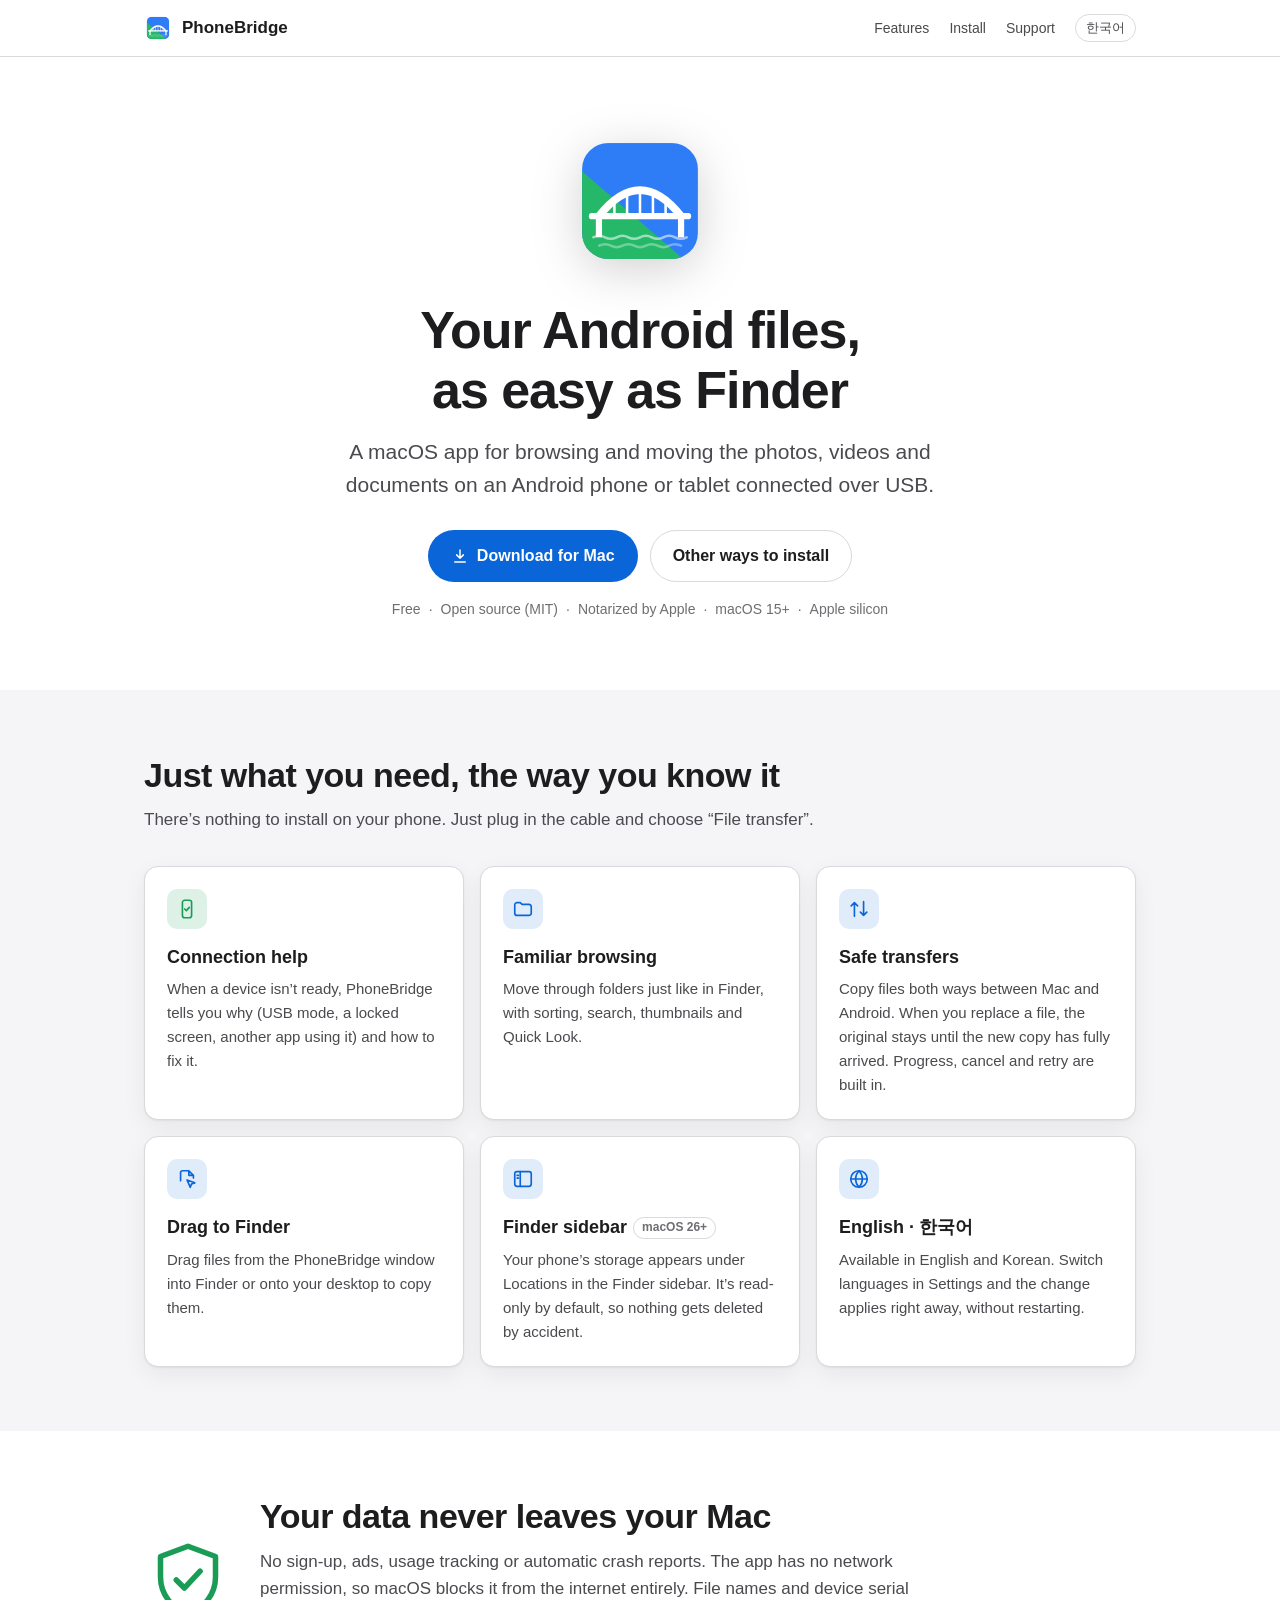
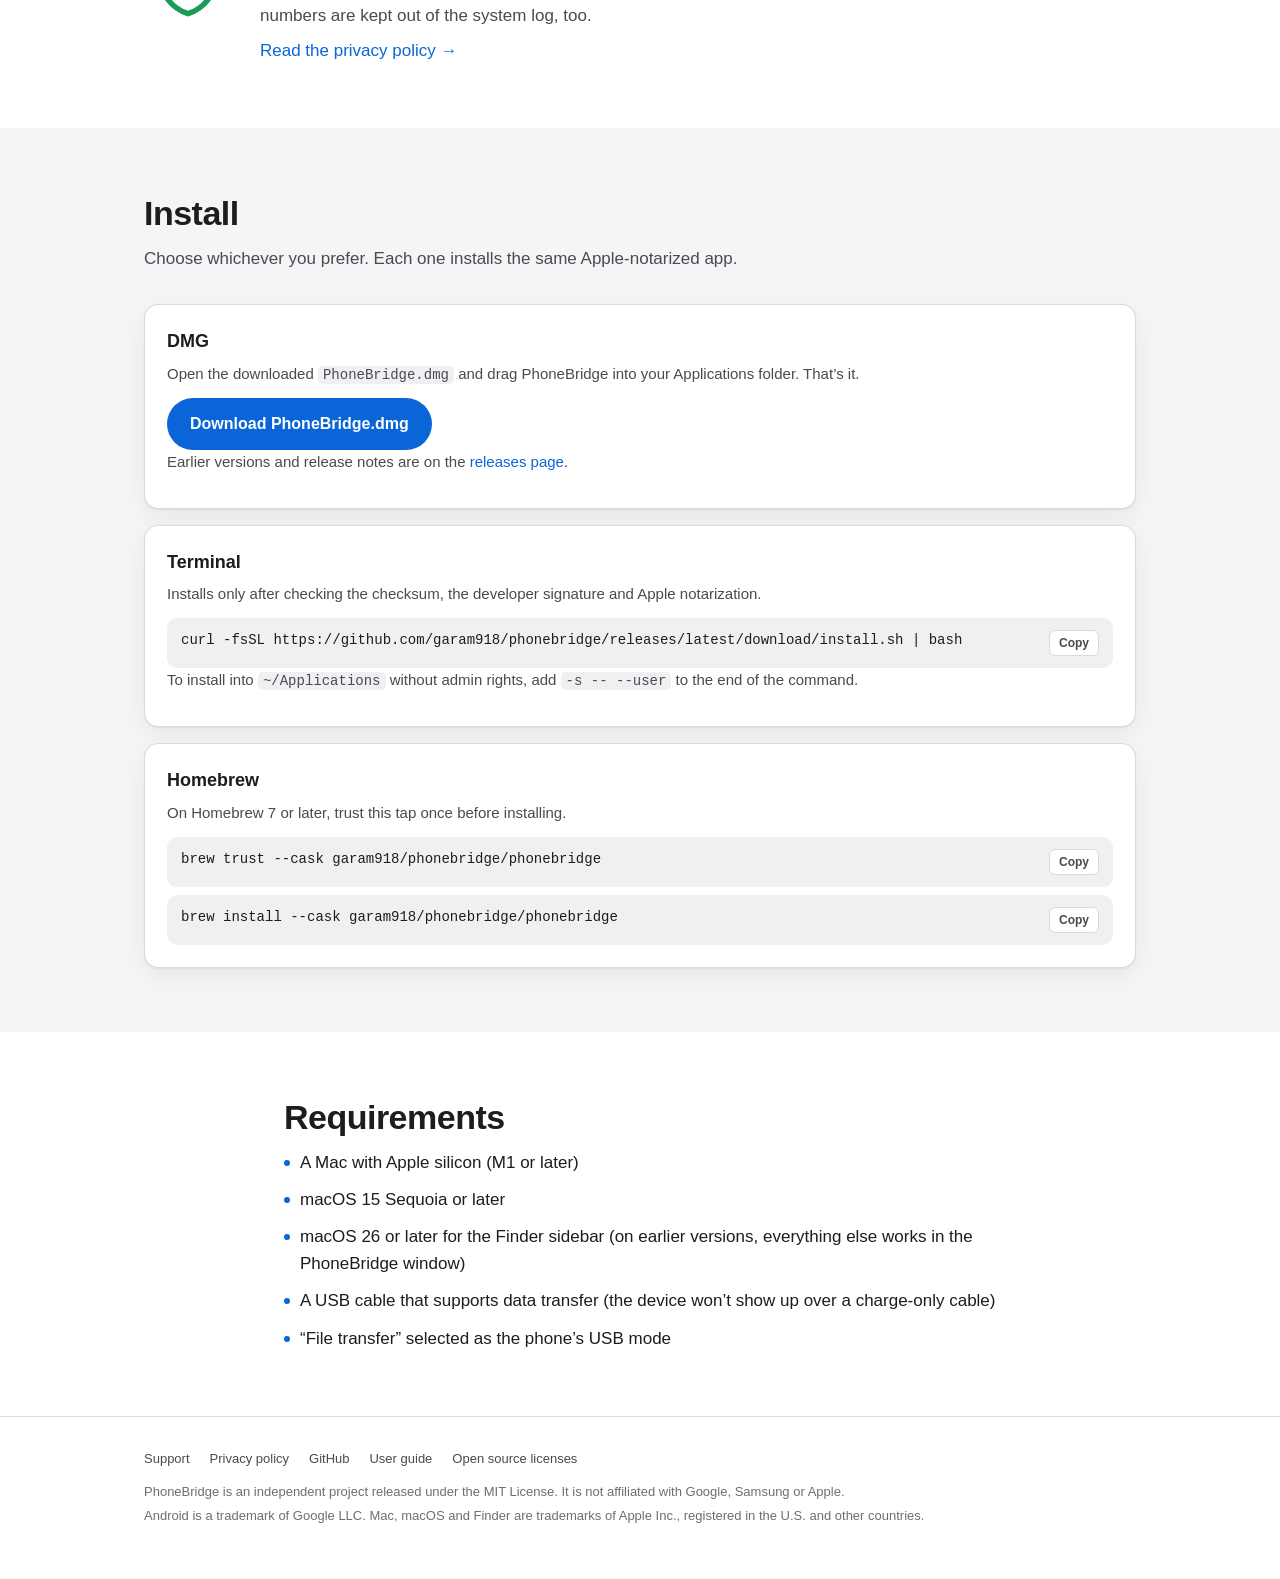
==== en/index.html @ 5c4e6c02 "Add the PhoneBridge website (Korean and English) Landing page, privacy policy and support pages serv" ====
<!doctype html>
<html lang="en">
<head>
  <meta charset="utf-8">
  <meta name="viewport" content="width=device-width, initial-scale=1">
  <title>PhoneBridge — Android file browser for Mac</title>
  <meta name="description" content="A macOS app to browse and move files on an Android phone or tablet connected over USB. Free, open source, and it collects no data.">
  <link rel="canonical" href="https://garam918.github.io/phonebridge/en/">
  <link rel="alternate" hreflang="ko" href="https://garam918.github.io/phonebridge/">
  <link rel="alternate" hreflang="en" href="https://garam918.github.io/phonebridge/en/">
  <meta property="og:type" content="website">
  <meta property="og:title" content="PhoneBridge — Android file browser for Mac">
  <meta property="og:description" content="Browse and move files on your Android device from your Mac over USB.">
  <meta property="og:image" content="https://garam918.github.io/phonebridge/assets/icon-512.png">
  <meta property="og:locale" content="en_US">
  <link rel="icon" href="../assets/favicon.png" type="image/png">
  <link rel="apple-touch-icon" href="../assets/icon-512.png">
  <link rel="stylesheet" href="../assets/style.css">
</head>
<body>
  <header class="site-header">
    <div class="wrap">
      <a class="brand" href="./"><img src="../assets/icon.svg" alt="" width="28" height="28">PhoneBridge</a>
      <nav class="site-nav" aria-label="Site">
        <a class="hide-sm" href="#features">Features</a>
        <a class="hide-sm" href="#install">Install</a>
        <a href="support.html">Support</a>
        <a class="lang" href="../" hreflang="ko" lang="ko">한국어</a>
      </nav>
    </div>
  </header>

  <main>
    <section class="hero">
      <div class="wrap">
        <img class="hero-icon" src="../assets/icon.svg" alt="PhoneBridge icon" width="144" height="144">
        <h1>Your Android files,<br>as easy as Finder</h1>
        <p class="lead">A macOS app for browsing and moving the photos, videos and documents on an Android phone or tablet connected over USB.</p>
        <div class="cta">
          <a class="btn btn-primary" href="https://github.com/garam918/phonebridge/releases/latest/download/PhoneBridge.dmg">
            <svg viewBox="0 0 24 24" fill="none" stroke="currentColor" stroke-width="2" stroke-linecap="round" stroke-linejoin="round" aria-hidden="true"><path d="M12 4v11m0 0-4.5-4.5M12 15l4.5-4.5M5 20h14"/></svg>
            Download for Mac
          </a>
          <a class="btn btn-secondary" href="#install">Other ways to install</a>
        </div>
        <p class="meta"><span>Free</span><span>Open source (MIT)</span><span>Notarized by Apple</span><span>macOS 15+</span><span>Apple silicon</span></p>
      </div>
    </section>

    <section id="features" class="soft">
      <div class="wrap">
        <h2>Just what you need, the way you know it</h2>
        <p class="section-lead">There’s nothing to install on your phone. Just plug in the cable and choose “File transfer”.</p>
        <div class="grid">
          <article class="card">
            <div class="ico green"><svg viewBox="0 0 24 24" fill="none" stroke="currentColor" stroke-width="1.8" stroke-linecap="round" stroke-linejoin="round" aria-hidden="true"><rect x="7" y="2.5" width="10" height="19" rx="2.5"/><path d="m9.5 12 1.8 1.8 3.2-3.6"/></svg></div>
            <h3>Connection help</h3>
            <p>When a device isn’t ready, PhoneBridge tells you why (USB mode, a locked screen, another app using it) and how to fix it.</p>
          </article>
          <article class="card">
            <div class="ico"><svg viewBox="0 0 24 24" fill="none" stroke="currentColor" stroke-width="1.8" stroke-linecap="round" stroke-linejoin="round" aria-hidden="true"><path d="M3 7.5A2.5 2.5 0 0 1 5.5 5H9l2 2h7.5A2.5 2.5 0 0 1 21 9.5v7a2.5 2.5 0 0 1-2.5 2.5h-13A2.5 2.5 0 0 1 3 16.5z"/></svg></div>
            <h3>Familiar browsing</h3>
            <p>Move through folders just like in Finder, with sorting, search, thumbnails and Quick Look.</p>
          </article>
          <article class="card">
            <div class="ico"><svg viewBox="0 0 24 24" fill="none" stroke="currentColor" stroke-width="1.8" stroke-linecap="round" stroke-linejoin="round" aria-hidden="true"><path d="M7 20V5m0 0L3.5 8.5M7 5l3.5 3.5M17 4v15m0 0-3.5-3.5M17 19l3.5-3.5"/></svg></div>
            <h3>Safe transfers</h3>
            <p>Copy files both ways between Mac and Android. When you replace a file, the original stays until the new copy has fully arrived. Progress, cancel and retry are built in.</p>
          </article>
          <article class="card">
            <div class="ico"><svg viewBox="0 0 24 24" fill="none" stroke="currentColor" stroke-width="1.8" stroke-linecap="round" stroke-linejoin="round" aria-hidden="true"><path d="M14 3H7a2 2 0 0 0-2 2v9M14 3l5 5M14 3v5h5m0 0v3"/><path d="m12 13 8.5 3.2-3.6 1.3-1.3 3.6z"/></svg></div>
            <h3>Drag to Finder</h3>
            <p>Drag files from the PhoneBridge window into Finder or onto your desktop to copy them.</p>
          </article>
          <article class="card">
            <div class="ico"><svg viewBox="0 0 24 24" fill="none" stroke="currentColor" stroke-width="1.8" stroke-linecap="round" stroke-linejoin="round" aria-hidden="true"><rect x="3" y="4" width="18" height="16" rx="2.5"/><path d="M9 4v16M5.5 8h1.5M5.5 11h1.5"/></svg></div>
            <h3>Finder sidebar<span class="tag">macOS 26+</span></h3>
            <p>Your phone’s storage appears under Locations in the Finder sidebar. It’s read-only by default, so nothing gets deleted by accident.</p>
          </article>
          <article class="card">
            <div class="ico"><svg viewBox="0 0 24 24" fill="none" stroke="currentColor" stroke-width="1.8" stroke-linecap="round" stroke-linejoin="round" aria-hidden="true"><circle cx="12" cy="12" r="9"/><path d="M3 12h18M12 3c2.5 2.6 3.7 5.6 3.7 9s-1.2 6.4-3.7 9c-2.5-2.6-3.7-5.6-3.7-9S9.5 5.6 12 3z"/></svg></div>
            <h3>English · 한국어</h3>
            <p>Available in English and Korean. Switch languages in Settings and the change applies right away, without restarting.</p>
          </article>
        </div>
      </div>
    </section>

    <section id="privacy">
      <div class="wrap">
        <div class="privacy-band">
          <svg class="shield" viewBox="0 0 24 24" fill="none" stroke="currentColor" stroke-width="1.5" stroke-linecap="round" stroke-linejoin="round" aria-hidden="true"><path d="M12 2.8 4.5 5.6v5.6c0 4.7 3.1 8.6 7.5 10 4.4-1.4 7.5-5.3 7.5-10V5.6z"/><path d="m8.8 12 2.2 2.2 4.3-4.6"/></svg>
          <div>
            <h2>Your data never leaves your Mac</h2>
            <p class="section-lead" style="margin-bottom:8px">No sign-up, ads, usage tracking or automatic crash reports. The app has no network permission, so macOS blocks it from the internet entirely. File names and device serial numbers are kept out of the system log, too.</p>
            <a href="privacy.html">Read the privacy policy →</a>
          </div>
        </div>
      </div>
    </section>

    <section id="install" class="soft">
      <div class="wrap">
        <h2>Install</h2>
        <p class="section-lead">Choose whichever you prefer. Each one installs the same Apple-notarized app.</p>
        <div class="install">
          <article class="card">
            <h3>DMG</h3>
            <p>Open the downloaded <code class="inline">PhoneBridge.dmg</code> and drag PhoneBridge into your Applications folder. That’s it.</p>
            <a class="btn btn-primary" href="https://github.com/garam918/phonebridge/releases/latest/download/PhoneBridge.dmg">Download PhoneBridge.dmg</a>
            <p class="note">Earlier versions and release notes are on the <a href="https://github.com/garam918/phonebridge/releases">releases page</a>.</p>
          </article>
          <article class="card">
            <h3>Terminal</h3>
            <p>Installs only after checking the checksum, the developer signature and Apple notarization.</p>
            <div class="code"><code>curl -fsSL https://github.com/garam918/phonebridge/releases/latest/download/install.sh | bash</code></div>
            <p class="note">To install into <code class="inline">~/Applications</code> without admin rights, add <code class="inline">-s -- --user</code> to the end of the command.</p>
          </article>
          <article class="card">
            <h3>Homebrew</h3>
            <p>On Homebrew 7 or later, trust this tap once before installing.</p>
            <div class="code"><code>brew trust --cask garam918/phonebridge/phonebridge</code></div>
            <div class="code"><code>brew install --cask garam918/phonebridge/phonebridge</code></div>
          </article>
        </div>
      </div>
    </section>

    <section id="requirements">
      <div class="wrap narrow">
        <h2>Requirements</h2>
        <ul class="req">
          <li>A Mac with Apple silicon (M1 or later)</li>
          <li>macOS 15 Sequoia or later</li>
          <li>macOS 26 or later for the Finder sidebar (on earlier versions, everything else works in the PhoneBridge window)</li>
          <li>A USB cable that supports data transfer (the device won’t show up over a charge-only cable)</li>
          <li>“File transfer” selected as the phone’s USB mode</li>
        </ul>
      </div>
    </section>
  </main>

  <footer class="site-footer">
    <div class="wrap">
      <nav aria-label="Footer">
        <a href="support.html">Support</a>
        <a href="privacy.html">Privacy policy</a>
        <a href="https://github.com/garam918/phonebridge">GitHub</a>
        <a href="https://github.com/garam918/phonebridge/blob/main/docs/USER_GUIDE.en.md">User guide</a>
        <a href="https://github.com/garam918/phonebridge/blob/main/docs/LICENSES.md">Open source licenses</a>
      </nav>
      <p>PhoneBridge is an independent project released under the MIT License. It is not affiliated with Google, Samsung or Apple.</p>
      <p>Android is a trademark of Google LLC. Mac, macOS and Finder are trademarks of Apple Inc., registered in the U.S. and other countries.</p>
    </div>
  </footer>
  <script src="../assets/site.js" defer></script>
</body>
</html>
---- assets/style.css ----
/* PhoneBridge site — no external fonts or libraries. */

:root {
  --bg: #ffffff;
  --bg-soft: #f5f5f7;
  --surface: #ffffff;
  --text: #1d1d1f;
  --text-2: #4a4a4f;
  --text-3: #6e6e73;
  --line: #d9d9de;
  --accent: #0a66d8;
  --accent-hover: #0857ba;
  --accent-text: #ffffff;
  --green: #1a9c57;
  --code-bg: #f0f0f3;
  --shadow: 0 1px 2px rgba(0, 0, 0, .06), 0 8px 24px rgba(0, 0, 0, .06);
  --radius: 14px;
  color-scheme: light;
}

@media (prefers-color-scheme: dark) {
  :root {
    --bg: #111113;
    --bg-soft: #1b1b1e;
    --surface: #1f1f23;
    --text: #f5f5f7;
    --text-2: #c7c7cc;
    --text-3: #98989f;
    --line: #34343a;
    --accent: #3d8bfd;
    --accent-hover: #5c9dff;
    --accent-text: #ffffff;
    --green: #3ccf7f;
    --code-bg: #26262b;
    --shadow: 0 1px 2px rgba(0, 0, 0, .4), 0 8px 24px rgba(0, 0, 0, .3);
    color-scheme: dark;
  }
}

*, *::before, *::after { box-sizing: border-box; }

html { -webkit-text-size-adjust: 100%; scroll-behavior: smooth; }
@media (prefers-reduced-motion: reduce) { html { scroll-behavior: auto; } }

body {
  margin: 0;
  background: var(--bg);
  color: var(--text);
  font: 17px/1.6 -apple-system, BlinkMacSystemFont, "Apple SD Gothic Neo", "Pretendard", "Noto Sans KR",
        "Segoe UI", "Helvetica Neue", Arial, sans-serif;
  word-break: keep-all;
  overflow-wrap: break-word;
}

a { color: var(--accent); text-decoration: none; }
a:hover { text-decoration: underline; }
img { max-width: 100%; }

.wrap { max-width: 1040px; margin: 0 auto; padding: 0 24px; }
.wrap.narrow { max-width: 760px; }

/* Header */
.site-header {
  position: sticky; top: 0; z-index: 10;
  background: color-mix(in srgb, var(--bg) 85%, transparent);
  backdrop-filter: saturate(180%) blur(16px);
  -webkit-backdrop-filter: saturate(180%) blur(16px);
  border-bottom: 1px solid var(--line);
}
.site-header .wrap { display: flex; align-items: center; gap: 16px; height: 56px; }
.brand { display: flex; align-items: center; gap: 10px; color: var(--text); font-weight: 650; font-size: 17px; }
.brand:hover { text-decoration: none; }
.brand img { width: 28px; height: 28px; }
.site-nav { display: flex; align-items: center; gap: 20px; margin-left: auto; font-size: 14px; }
.site-nav a { color: var(--text-2); }
.site-nav a:hover { color: var(--text); text-decoration: none; }
.site-nav a[aria-current="page"] { color: var(--text); font-weight: 600; }
.lang {
  border: 1px solid var(--line); border-radius: 999px; padding: 3px 10px;
  font-size: 13px; color: var(--text-2) !important;
}

/* Hero */
.hero { padding: 72px 0 56px; text-align: center; }
.hero-icon { width: 144px; height: 144px; filter: drop-shadow(0 10px 24px rgba(0, 0, 0, .18)); }
.hero h1 { font-size: clamp(32px, 6vw, 52px); line-height: 1.15; letter-spacing: -.02em; margin: 20px 0 14px; }
.hero .lead { font-size: clamp(18px, 2.4vw, 21px); color: var(--text-2); max-width: 640px; margin: 0 auto 28px; }
.cta { display: flex; flex-wrap: wrap; justify-content: center; gap: 12px; }
.btn {
  display: inline-flex; align-items: center; gap: 8px;
  padding: 12px 22px; border-radius: 999px; font-size: 16px; font-weight: 600;
  border: 1px solid transparent;
}
.btn:hover { text-decoration: none; }
.btn-primary { background: var(--accent); color: var(--accent-text); }
.btn-primary:hover { background: var(--accent-hover); }
.btn-secondary { border-color: var(--line); color: var(--text); background: var(--surface); }
.btn-secondary:hover { border-color: var(--text-3); }
.btn svg { width: 18px; height: 18px; }
.meta { margin-top: 16px; font-size: 14px; color: var(--text-3); }
.meta span { white-space: nowrap; }
.meta span + span::before { content: "·"; margin: 0 8px; }

/* Sections */
section { padding: 64px 0; }
section.soft { background: var(--bg-soft); }
h2 { font-size: clamp(26px, 4vw, 34px); letter-spacing: -.015em; line-height: 1.25; margin: 0 0 10px; }
.section-lead { color: var(--text-2); margin: 0 0 32px; max-width: 680px; }
h3 { font-size: 18px; margin: 0 0 6px; }

.grid { display: grid; gap: 16px; grid-template-columns: repeat(3, 1fr); }
@media (max-width: 900px) { .grid { grid-template-columns: repeat(2, 1fr); } }
@media (max-width: 600px) { .grid { grid-template-columns: 1fr; } }

.card {
  background: var(--surface); border: 1px solid var(--line); border-radius: var(--radius);
  padding: 22px; box-shadow: var(--shadow);
}
.card p { margin: 0; color: var(--text-2); font-size: 15px; }
.card .ico {
  width: 40px; height: 40px; border-radius: 10px; display: grid; place-items: center;
  background: color-mix(in srgb, var(--accent) 12%, transparent); color: var(--accent); margin-bottom: 14px;
}
.card .ico.green { background: color-mix(in srgb, var(--green) 14%, transparent); color: var(--green); }
.card .ico svg { width: 22px; height: 22px; }
.tag {
  display: inline-block; font-size: 12px; font-weight: 600; color: var(--text-3);
  border: 1px solid var(--line); border-radius: 999px; padding: 0 8px; margin-left: 6px; vertical-align: 2px;
}

/* Privacy band */
.privacy-band { display: flex; gap: 28px; align-items: center; }
.privacy-band .shield { flex: none; width: 88px; height: 88px; color: var(--green); }
@media (max-width: 600px) { .privacy-band { flex-direction: column; align-items: flex-start; } }

/* Install */
.install { display: grid; gap: 16px; }
.install .card h3 { display: flex; align-items: center; gap: 10px; }
.install .card > p { margin-bottom: 12px; }
.code {
  position: relative; display: flex; align-items: flex-start; gap: 8px;
  background: var(--code-bg); border-radius: 10px; padding: 12px 14px; margin-top: 8px;
}
.code code {
  flex: 1; min-width: 0; font: 14px/1.55 ui-monospace, "SF Mono", Menlo, monospace;
  white-space: pre-wrap; word-break: break-all; color: var(--text);
}
.copy {
  flex: none; font: 600 12px/1 -apple-system, BlinkMacSystemFont, sans-serif; color: var(--text-2);
  background: var(--surface); border: 1px solid var(--line); border-radius: 6px; padding: 6px 9px; cursor: pointer;
}
.copy:hover { color: var(--text); }
.note { font-size: 14px; color: var(--text-3); margin: 8px 0 0; }

/* Lists and tables */
.req { list-style: none; padding: 0; margin: 0; display: grid; gap: 10px; }
.req li { position: relative; padding-left: 16px; }
.req li::before { content: ""; position: absolute; left: 0; top: 11px; width: 6px; height: 6px; border-radius: 50%; background: var(--accent); }

table { width: 100%; border-collapse: collapse; font-size: 15px; }
th, td { text-align: left; padding: 10px 12px; border-bottom: 1px solid var(--line); vertical-align: top; }
th { color: var(--text-3); font-weight: 600; font-size: 13px; }
.table-scroll { overflow-x: auto; border: 1px solid var(--line); border-radius: var(--radius); background: var(--surface); }
.table-scroll table tr:last-child td { border-bottom: 0; }

.two-col { display: grid; grid-template-columns: 1fr 1fr; gap: 40px; }
@media (max-width: 800px) { .two-col { grid-template-columns: 1fr; gap: 32px; } }

/* Document pages */
.doc { padding: 48px 0 72px; }
.doc h1 { font-size: clamp(30px, 5vw, 40px); letter-spacing: -.02em; line-height: 1.2; margin: 0 0 8px; }
.doc .updated { color: var(--text-3); font-size: 14px; margin: 0 0 32px; }
.doc h2 { font-size: 24px; margin: 40px 0 12px; }
.doc p, .doc li { color: var(--text-2); }
.doc ul { padding-left: 22px; }
.summary {
  background: color-mix(in srgb, var(--green) 10%, var(--surface)); border: 1px solid color-mix(in srgb, var(--green) 30%, var(--line));
  border-radius: var(--radius); padding: 18px 20px; color: var(--text);
}
.summary p { color: var(--text); margin: 0; }
code.inline { font: 14px ui-monospace, "SF Mono", Menlo, monospace; background: var(--code-bg); border-radius: 5px; padding: 1px 5px; }

details {
  background: var(--surface); border: 1px solid var(--line); border-radius: var(--radius);
  padding: 0 20px; margin-bottom: 12px;
}
details[open] { padding-bottom: 16px; }
summary { cursor: pointer; font-weight: 600; padding: 16px 0; list-style: none; display: flex; justify-content: space-between; gap: 12px; }
summary::-webkit-details-marker { display: none; }
summary::after { content: "+"; color: var(--text-3); font-weight: 400; font-size: 20px; line-height: 1; }
details[open] summary::after { content: "−"; }
details p, details ol, details ul { margin: 0 0 10px; color: var(--text-2); }
details ol, details ul { padding-left: 22px; }

/* Footer */
.site-footer { border-top: 1px solid var(--line); padding: 32px 0 48px; font-size: 13px; color: var(--text-3); }
.site-footer nav { display: flex; flex-wrap: wrap; gap: 8px 20px; margin-bottom: 12px; }
.site-footer nav a { color: var(--text-2); }
.site-footer p { margin: 4px 0; }

@media (max-width: 600px) {
  body { font-size: 16px; }
  .wrap { padding: 0 16px; }
  .site-nav .hide-sm { display: none; }
  .site-nav { gap: 14px; }
  .hero { padding: 48px 0 40px; }
  .hero-icon { width: 112px; height: 112px; }
  section { padding: 48px 0; }
}
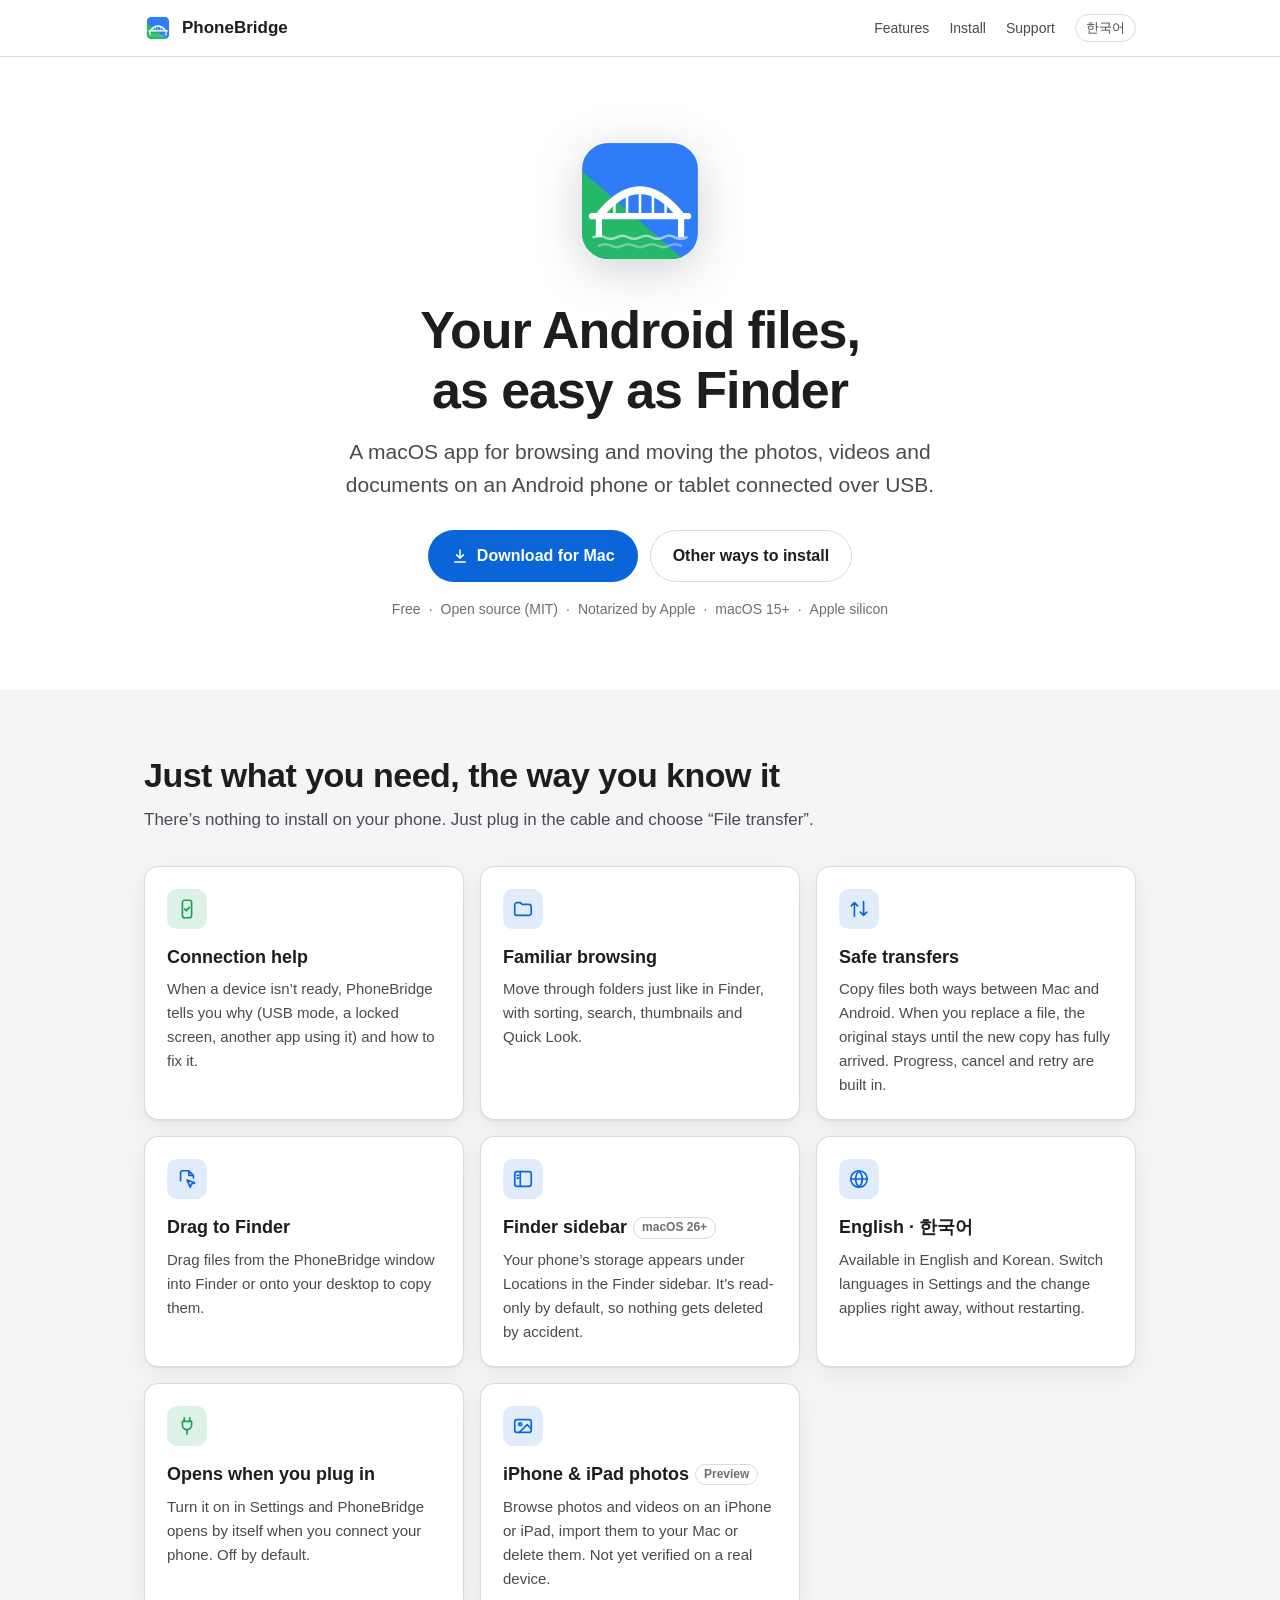
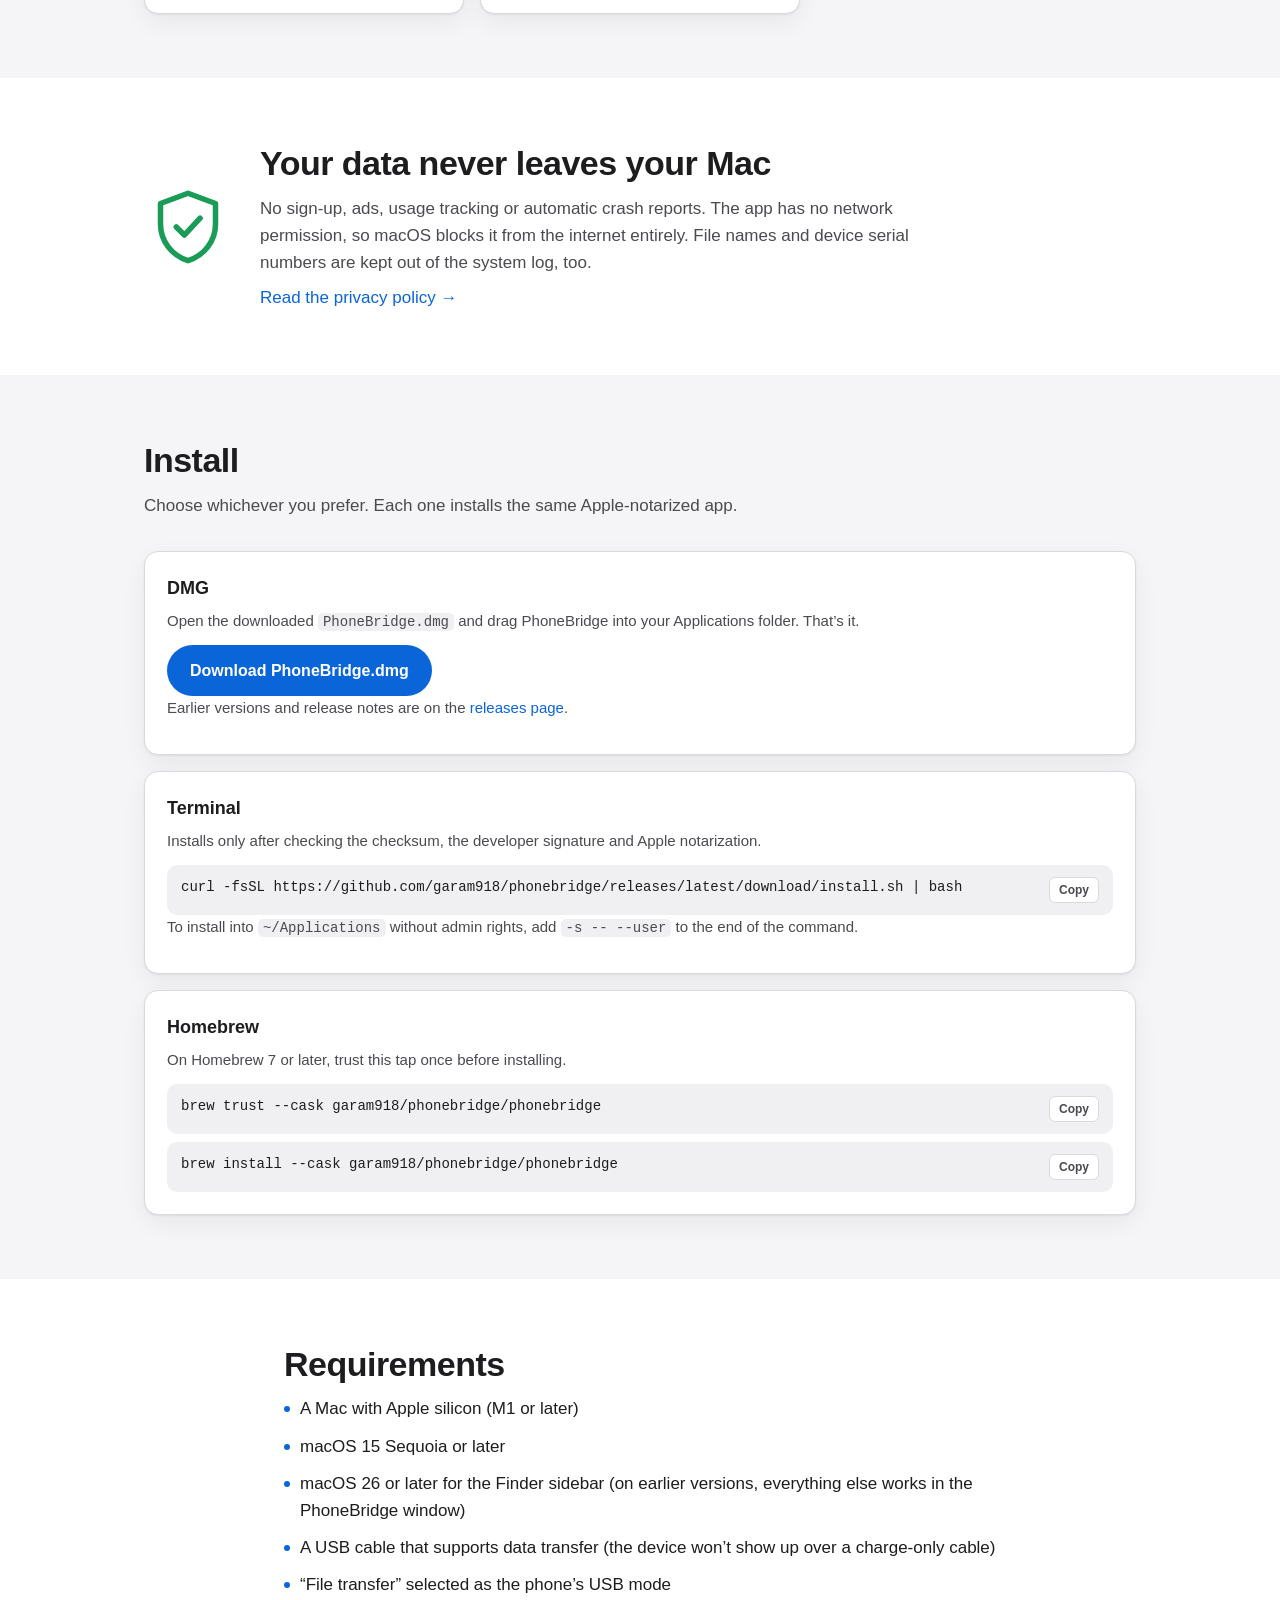
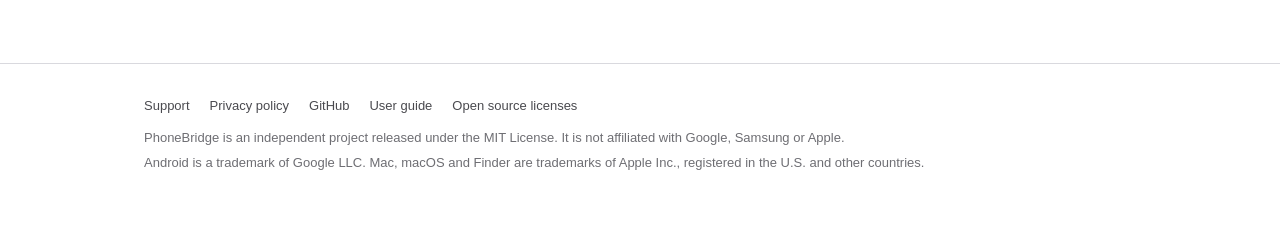
==== commit af4939e2: "Show the new features: open on connect, iPhone & iPad photos (preview) Co-Authored-By: Claude Opus 5" ====
--- a/en/index.html
+++ b/en/index.html
@@ -82,6 +82,16 @@
             <h3>English · 한국어</h3>
             <p>Available in English and Korean. Switch languages in Settings and the change applies right away, without restarting.</p>
           </article>
+          <article class="card">
+            <div class="ico green"><svg viewBox="0 0 24 24" fill="none" stroke="currentColor" stroke-width="1.8" stroke-linecap="round" stroke-linejoin="round" aria-hidden="true"><path d="M9 3v4M15 3v4M7 7h10v4a5 5 0 0 1-10 0z"/><path d="M12 16v5"/></svg></div>
+            <h3>Opens when you plug in</h3>
+            <p>Turn it on in Settings and PhoneBridge opens by itself when you connect your phone. Off by default.</p>
+          </article>
+          <article class="card">
+            <div class="ico"><svg viewBox="0 0 24 24" fill="none" stroke="currentColor" stroke-width="1.8" stroke-linecap="round" stroke-linejoin="round" aria-hidden="true"><rect x="3" y="5" width="18" height="14" rx="2.5"/><circle cx="9" cy="10" r="1.6"/><path d="m21 15-4.5-4.5L8 19"/></svg></div>
+            <h3>iPhone &amp; iPad photos<span class="tag">Preview</span></h3>
+            <p>Browse photos and videos on an iPhone or iPad, import them to your Mac or delete them. Not yet verified on a real device.</p>
+          </article>
         </div>
       </div>
     </section>
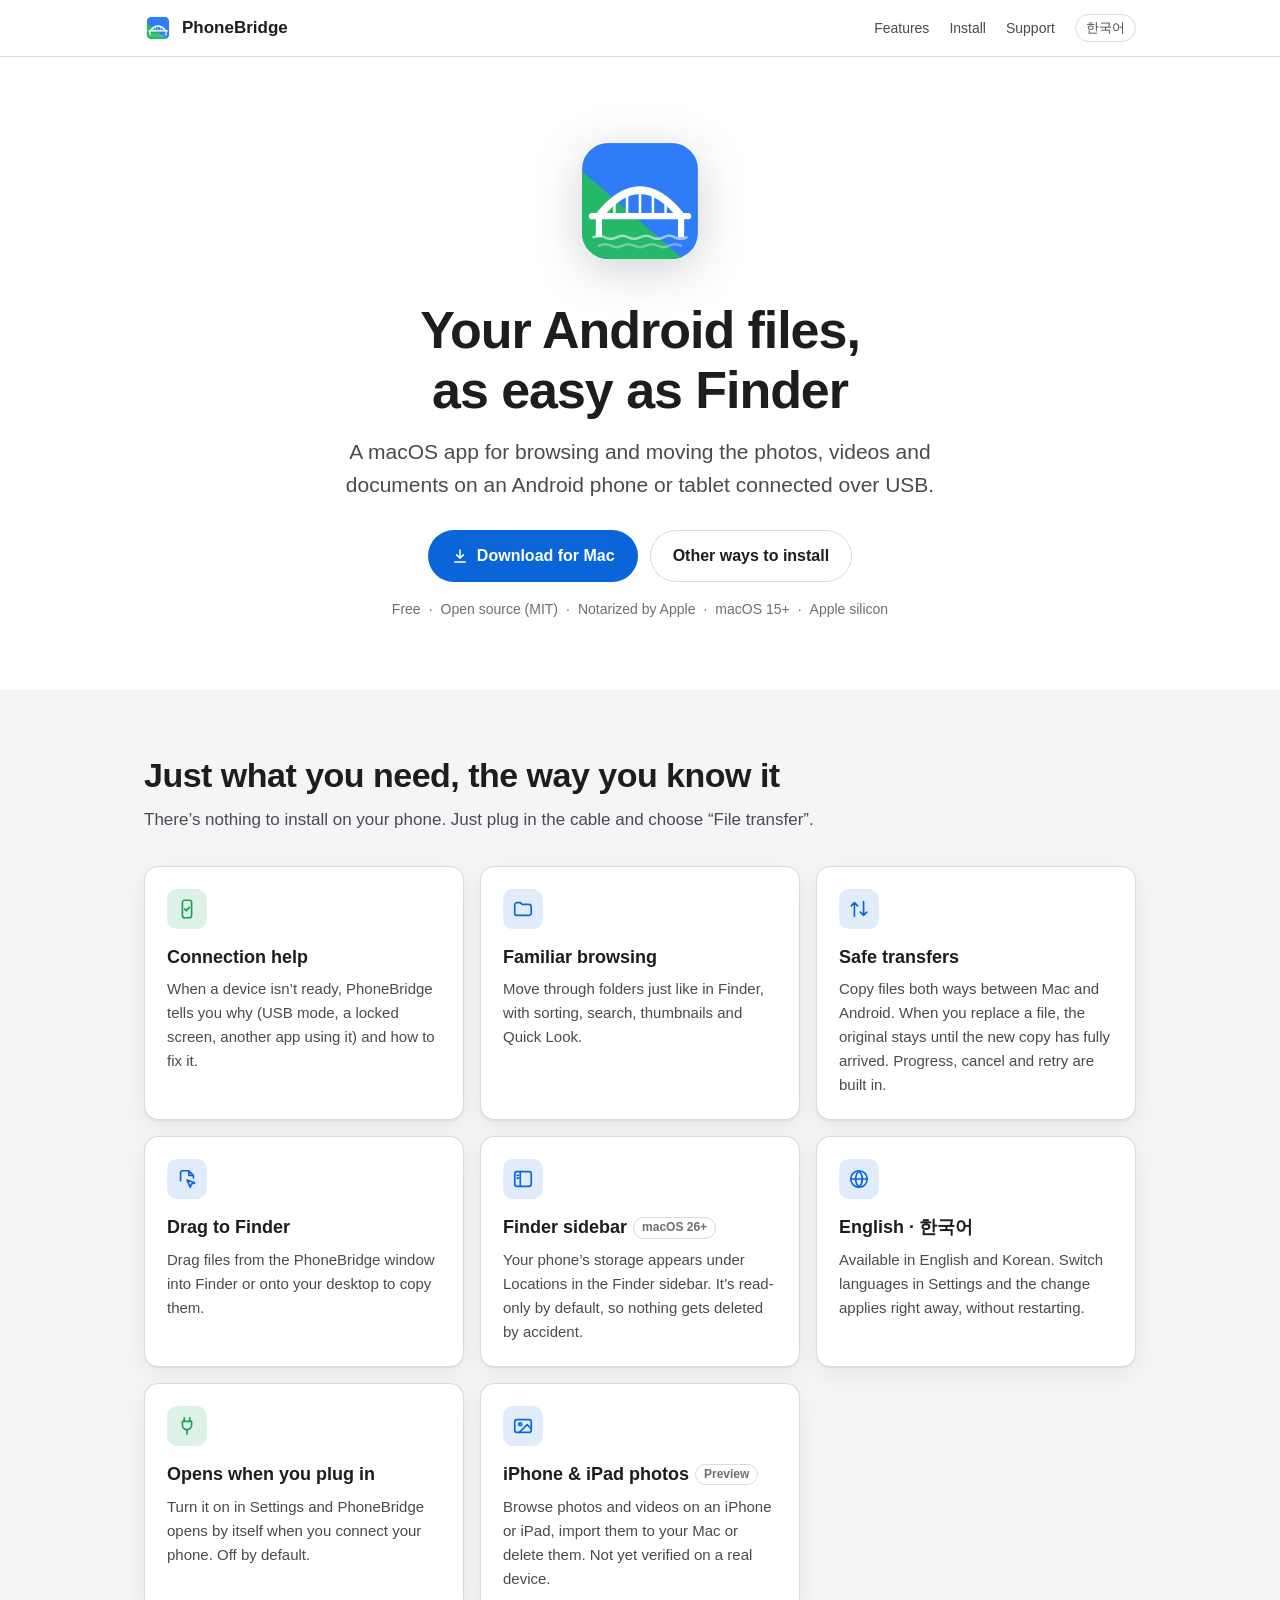
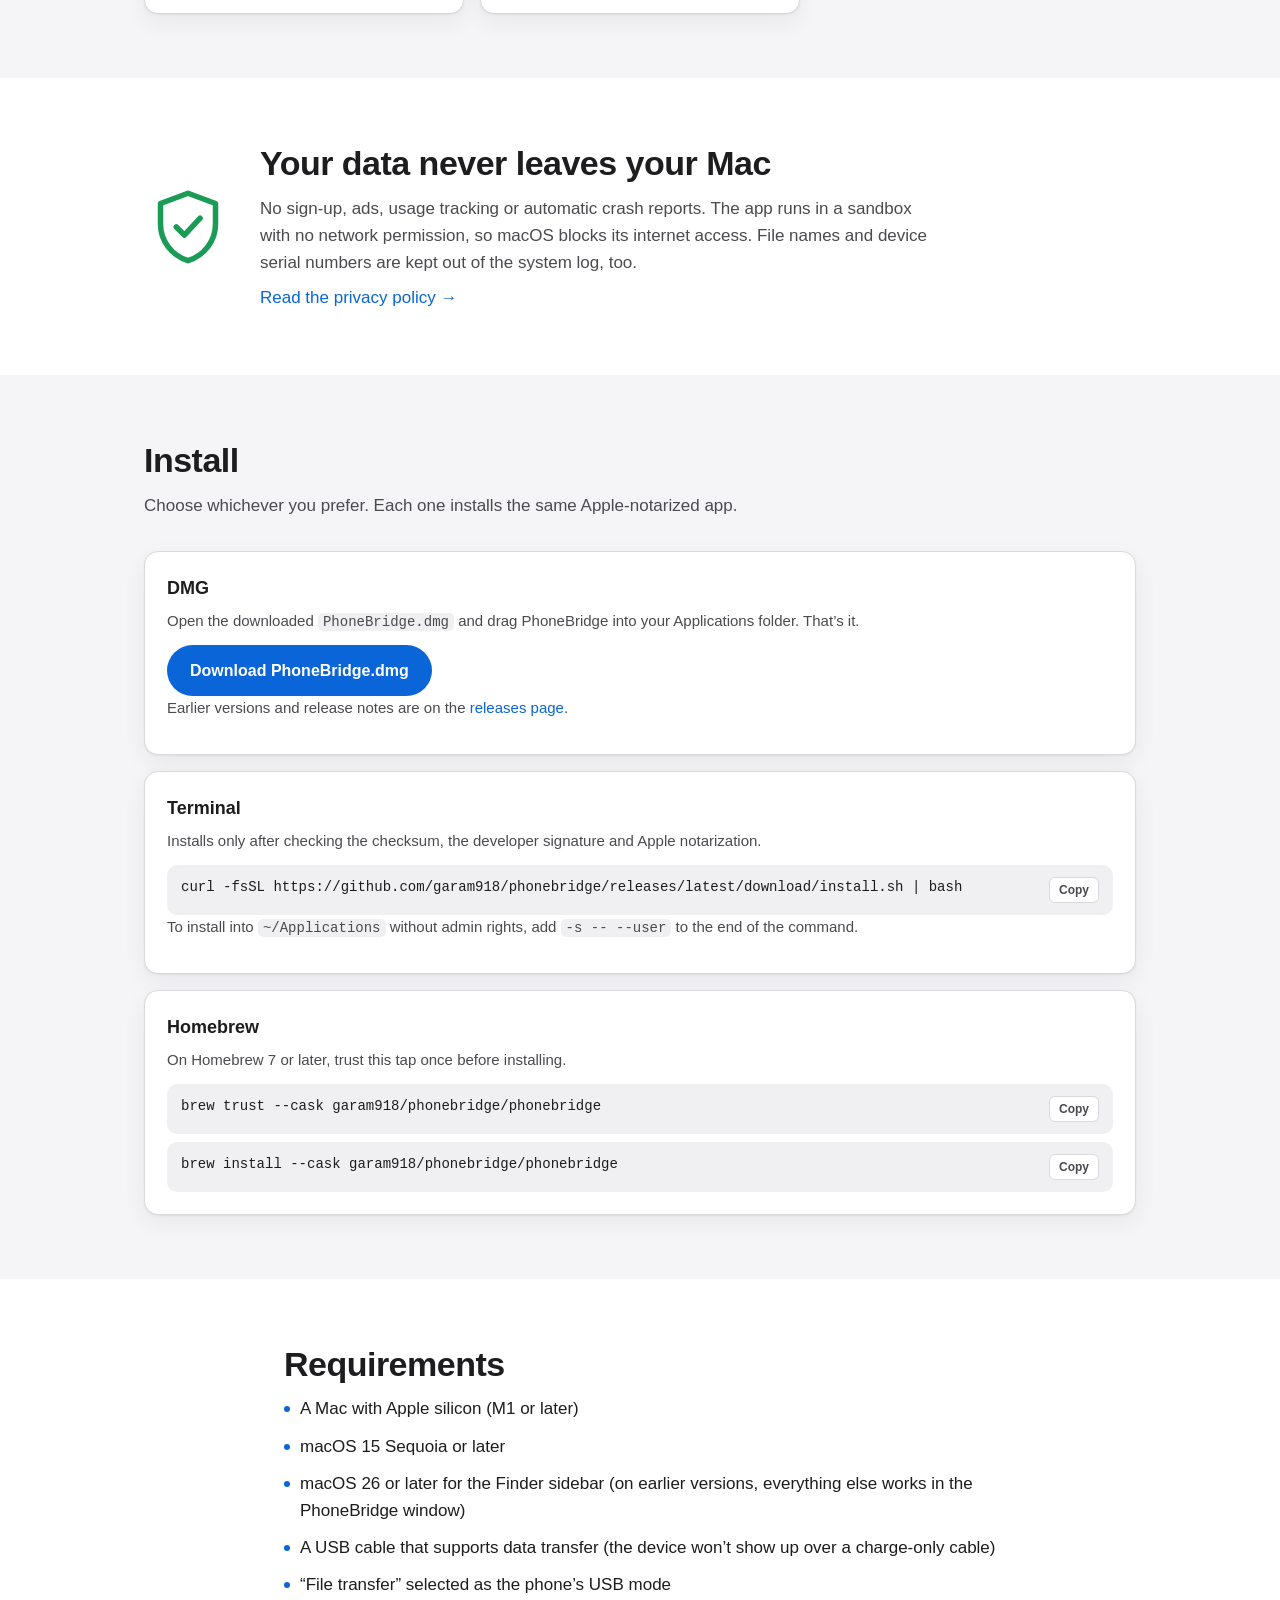
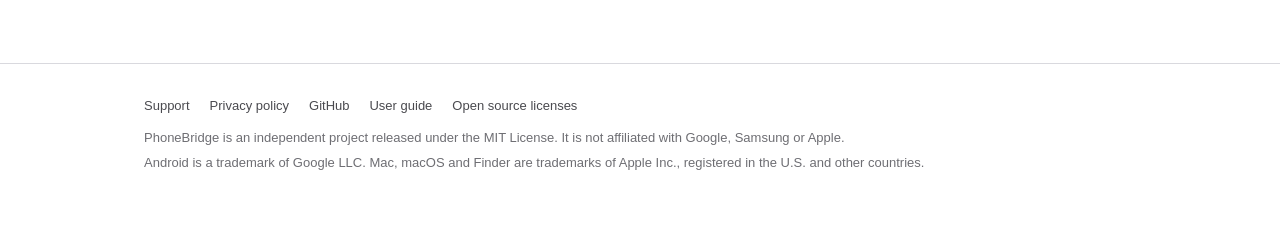
==== commit 1f61e76c: "Describe the sandbox and network permissions precisely Co-Authored-By: Claude Opus 5.5 <noreply@anth" ====
--- a/en/index.html
+++ b/en/index.html
@@ -102,7 +102,7 @@
           <svg class="shield" viewBox="0 0 24 24" fill="none" stroke="currentColor" stroke-width="1.5" stroke-linecap="round" stroke-linejoin="round" aria-hidden="true"><path d="M12 2.8 4.5 5.6v5.6c0 4.7 3.1 8.6 7.5 10 4.4-1.4 7.5-5.3 7.5-10V5.6z"/><path d="m8.8 12 2.2 2.2 4.3-4.6"/></svg>
           <div>
             <h2>Your data never leaves your Mac</h2>
-            <p class="section-lead" style="margin-bottom:8px">No sign-up, ads, usage tracking or automatic crash reports. The app has no network permission, so macOS blocks it from the internet entirely. File names and device serial numbers are kept out of the system log, too.</p>
+            <p class="section-lead" style="margin-bottom:8px">No sign-up, ads, usage tracking or automatic crash reports. The app runs in a sandbox with no network permission, so macOS blocks its internet access. File names and device serial numbers are kept out of the system log, too.</p>
             <a href="privacy.html">Read the privacy policy →</a>
           </div>
         </div>
